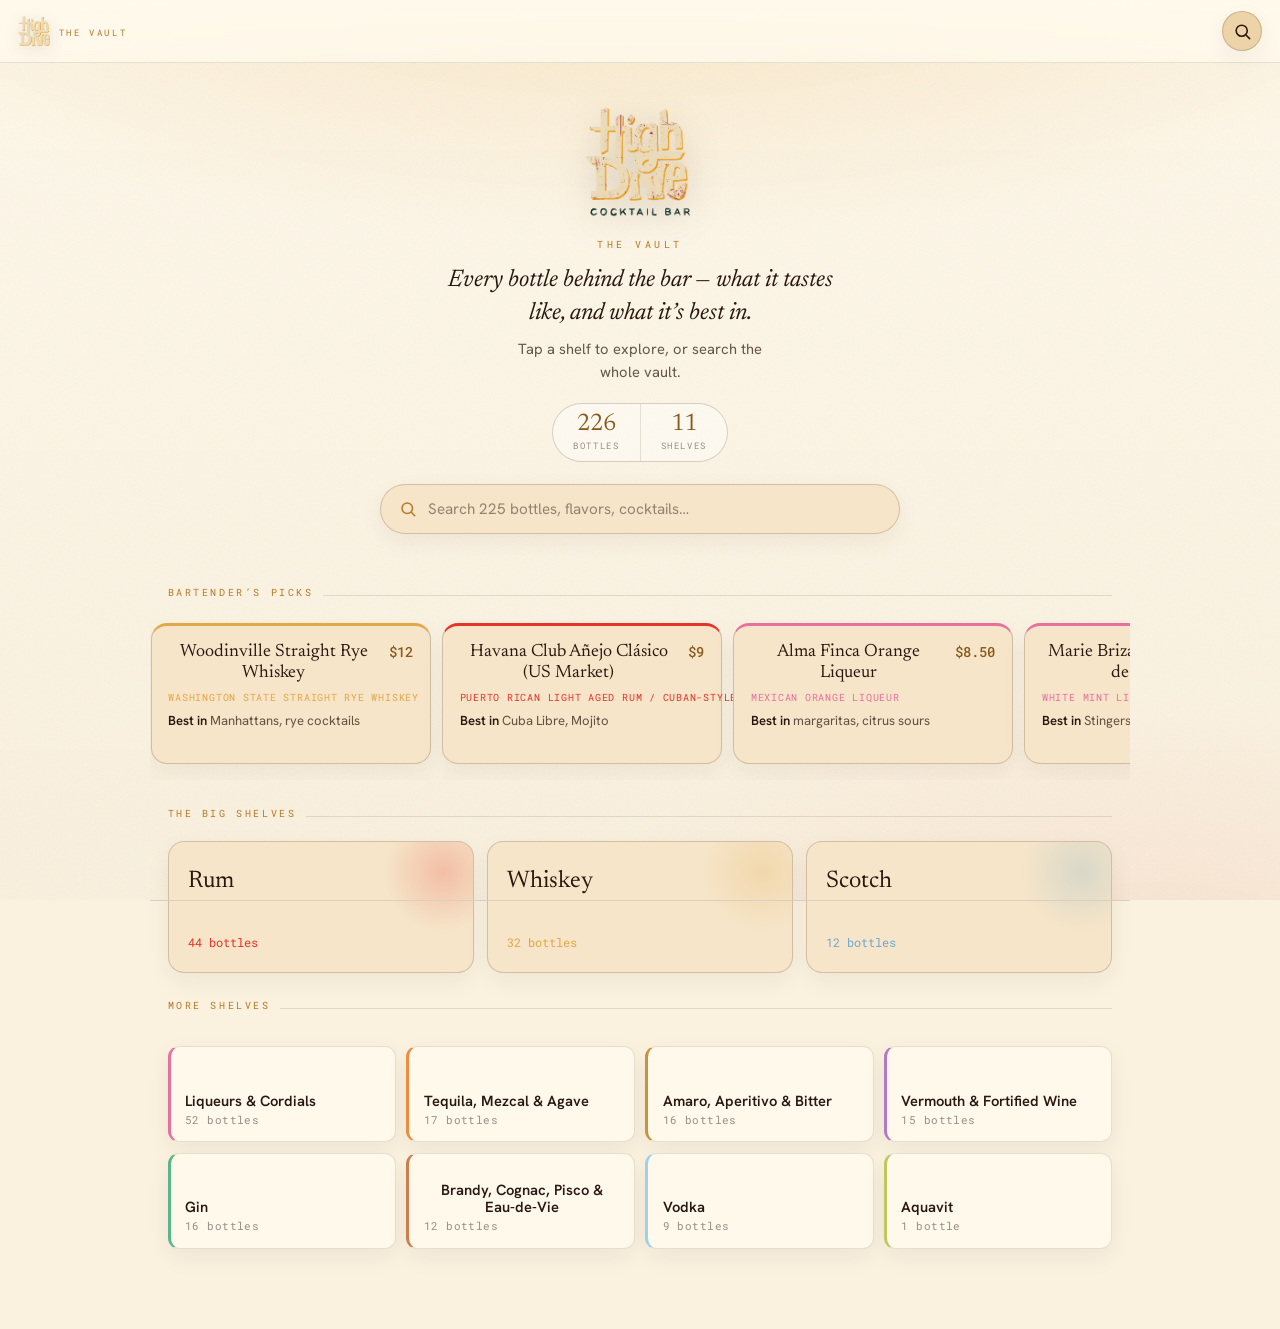
==== index.html @ d3dc09b8 "Rename INDEX.html to index.html" ====
<!DOCTYPE html>
<html lang="en">
<head>
  <meta charset="UTF-8" />
  <meta name="viewport" content="width=device-width, initial-scale=1.0, viewport-fit=cover" />
  <meta name="theme-color" content="#FAF1DF" />
  <title>The Vault · High Dive · Light · Harrisburg, PA</title>
  <meta name="description" content="The High Dive vault — every bottle behind the bar, with flavor notes, prices, and what each one is best in. 226 bottles across 11 shelves." />

  <link rel="preconnect" href="https://fonts.googleapis.com" />
  <link rel="preconnect" href="https://fonts.gstatic.com" crossorigin />
  <link href="https://fonts.googleapis.com/css2?family=Hanken+Grotesk:wght@400;500;600;700&family=Newsreader:ital,opsz,wght@0,18..72,400;0,18..72,500;1,18..72,400&family=Roboto+Mono:wght@400;500&display=swap" rel="stylesheet" />
  <link rel="stylesheet" href="vault-styles-light.css" />
</head>
<body>

  <header id="topbar">
    <button class="brand" aria-label="High Dive — home">
      <img src="assets/highdive-logo.png" alt="High Dive" />
      <span class="vlabel">The&nbsp;Vault</span>
    </button>
    <div class="spacer"></div>
    <button class="icon-btn" id="topbar-search" aria-label="Search the vault">
      <svg viewBox="0 0 24 24" fill="none" stroke-width="2" stroke-linecap="round"><circle cx="11" cy="11" r="7"/><path d="M21 21l-4.3-4.3"/></svg>
    </button>
  </header>

  <main id="app" role="main"></main>

  <!-- Detail sheet -->
  <div id="scrim"></div>
  <section id="sheet" role="dialog" aria-modal="true" aria-label="Bottle details"></section>

  <!-- Search -->
  <section id="search-view" aria-label="Search the vault">
    <div class="search-head">
      <svg class="s-ico" viewBox="0 0 24 24" fill="none" stroke-width="2" stroke-linecap="round"><circle cx="11" cy="11" r="7"/><path d="M21 21l-4.3-4.3"/></svg>
      <input id="search-input" type="search" autocomplete="off" autocorrect="off" spellcheck="false" placeholder="Search bottles, flavors, cocktails…" />
      <button class="search-cancel" id="search-cancel">Done</button>
    </div>
    <div class="search-scroll">
      <div class="search-meta" id="search-meta"></div>
      <div id="search-results"></div>
    </div>
  </section>

  <script src="vault-data.js"></script>
  <script src="vault-app.js"></script>
</body>
</html>
---- vault-styles-light.css ----
/* ===========================================================
   High Dive · The Vault — light tiki QR menu
   Light parchment + warm bar-card glow + brand red/cream/gold
   =========================================================== */

:root {
  --bg:        #FAF1DF;
  --bg-1:      #FFF9EC;
  --bg-2:      #F6E5C8;
  --bg-3:      #EDD3A8;
  --bg-4:      #DEBA7E;
  --line:      rgba(62,35,19,0.12);
  --line-2:    rgba(62,35,19,0.20);

  --cream:     #2A1710;
  --dim:       rgba(42,23,16,0.72);
  --faint:     rgba(42,23,16,0.48);
  --ghost:     rgba(42,23,16,0.30);

  --red:       #C8382E;
  --red-deep:  #8F261F;
  --gold:      #B77928;
  --gold-soft: #8A5A1D;

  --radius:    16px;
  --radius-sm: 11px;
  --maxw:      980px;

  --serif: "Newsreader", Georgia, serif;
  --sans:  "Hanken Grotesk", system-ui, sans-serif;
  --mono:  "Roboto Mono", ui-monospace, monospace;
}

* { box-sizing: border-box; margin: 0; padding: 0; }
html { -webkit-text-size-adjust: 100%; }
body {
  font-family: var(--sans);
  background: var(--bg);
  color: var(--cream);
  line-height: 1.6;
  -webkit-font-smoothing: antialiased;
  overflow-x: hidden;
  min-height: 100vh;
}
body::before {
  /* warm lamp glow from top */
  content: "";
  position: fixed; inset: 0; z-index: 0; pointer-events: none;
  background:
    radial-gradient(115% 56% at 50% -8%, rgba(226,167,72,0.25), transparent 62%),
    radial-gradient(80% 55% at 90% 110%, rgba(229,52,43,0.08), transparent 60%),
    linear-gradient(180deg, rgba(255,249,236,0.95), rgba(250,241,223,0.96));
}
body::after {
  /* fine grain */
  content: "";
  position: fixed; inset: 0; z-index: 0; pointer-events: none; opacity: 0.09;
  mix-blend-mode: multiply;
  background-image: url("data:image/svg+xml,%3Csvg xmlns='http://www.w3.org/2000/svg' width='160' height='160'%3E%3Cfilter id='n'%3E%3CfeTurbulence type='fractalNoise' baseFrequency='0.85' numOctaves='3'/%3E%3C/filter%3E%3Crect width='160' height='160' filter='url(%23n)'/%3E%3C/svg%3E");
}
a { color: inherit; text-decoration: none; }
button { font-family: inherit; cursor: pointer; border: none; background: none; color: inherit; }
img { max-width: 100%; display: block; }
::selection { background: var(--red); color: var(--cream); }

#app { position: relative; z-index: 1; max-width: var(--maxw); margin: 0 auto; padding-bottom: 5rem; }

.mono { font-family: var(--mono); }

/* fade in — transform only, never animate opacity (capture engines freeze
   paused animations at 0%, which would hide opacity-based entrances) */
.view { opacity: 1; }
@media (prefers-reduced-motion: no-preference) {
  .view { animation: rise .34s ease; }
}
@keyframes rise { from { transform: translateY(10px); } to { transform: none; } }

/* ── Top bar ───────────────────────────────────────────── */
#topbar {
  position: sticky; top: 0; z-index: 60;
  display: flex; align-items: center; gap: .75rem;
  padding: .7rem 1.1rem;
  background: linear-gradient(180deg, rgba(255,249,236,0.96), rgba(255,249,236,0.84));
  backdrop-filter: blur(10px);
  border-bottom: 1px solid var(--line);
}
#topbar .brand { display: flex; align-items: center; gap: .55rem; cursor: pointer; }
#topbar .brand img { height: 30px; width: auto; }
#topbar .brand .vlabel {
  font-family: var(--mono); font-size: .58rem; letter-spacing: .28em;
  text-transform: uppercase; color: var(--gold); padding-top: 2px;
}
#topbar .spacer { flex: 1; }
.icon-btn {
  width: 40px; height: 40px; border-radius: 50%;
  display: grid; place-items: center;
  background: var(--bg-3); border: 1px solid var(--line-2);
  transition: background .15s, transform .15s;
}
.icon-btn:active { transform: scale(.92); }
.icon-btn svg { width: 19px; height: 19px; stroke: var(--cream); }

/* ── Hero (home) ───────────────────────────────────────── */
.hero {
  text-align: center;
  padding: 2.4rem 1.25rem 1.6rem;
  position: relative;
}
.hero .logo { height: 120px; width: auto; margin: 0 auto .9rem; filter: drop-shadow(0 8px 22px rgba(0,0,0,.5)); }
.hero .eyebrow {
  font-family: var(--mono); font-size: .64rem; letter-spacing: .34em;
  text-transform: uppercase; color: var(--gold); margin-bottom: .7rem;
}
.hero .lede {
  font-family: var(--serif); font-style: italic;
  font-size: clamp(1.12rem, 4.6vw, 1.5rem); line-height: 1.4;
  color: var(--cream); max-width: 30ch; margin: 0 auto .35rem;
  font-weight: 400;
}
.hero .sub { color: var(--dim); font-size: .92rem; max-width: 34ch; margin: 0 auto 1.2rem; }
.hero .stats {
  display: inline-flex; gap: 0; align-items: stretch;
  border: 1px solid var(--line-2); border-radius: 100px;
  background: rgba(255,255,255,.42); overflow: hidden;
}
.hero .stats .st { padding: .5rem 1.25rem; text-align: center; }
.hero .stats .st + .st { border-left: 1px solid var(--line); }
.hero .stats .n { font-family: var(--serif); font-size: 1.5rem; line-height: 1; color: var(--gold-soft); }
.hero .stats .l { font-family: var(--mono); font-size: .56rem; letter-spacing: .18em; text-transform: uppercase; color: var(--faint); margin-top: 3px; }

/* ── Search trigger ────────────────────────────────────── */
.search-trigger {
  display: flex; align-items: center; gap: .7rem;
  width: calc(100% - 2.2rem); max-width: 520px; margin: 1.4rem auto 0;
  padding: .85rem 1.1rem; border-radius: 100px;
  background: var(--bg-2); border: 1px solid var(--line-2);
  color: var(--faint); font-size: .95rem;
  transition: border-color .15s, background .15s;
}
.search-trigger:hover { border-color: var(--gold); }
.search-trigger svg { width: 18px; height: 18px; stroke: var(--gold); flex: none; }

/* ── Section heading ───────────────────────────────────── */
.section { padding: 1.6rem 1.1rem .2rem; }
.sec-head { display: flex; align-items: baseline; gap: .6rem; margin-bottom: 1rem; }
.sec-head .k {
  font-family: var(--mono); font-size: .62rem; letter-spacing: .26em;
  text-transform: uppercase; color: var(--gold);
}
.sec-head .line { flex: 1; height: 1px; background: var(--line); }
.sec-title { font-family: var(--serif); font-size: 1.6rem; line-height: 1.1; }

/* ── Favorites strip ───────────────────────────────────── */
.fav-strip {
  display: flex; gap: .7rem; overflow-x: auto; padding: .2rem 1.1rem 1rem;
  scroll-snap-type: x mandatory; -webkit-overflow-scrolling: touch;
  scrollbar-width: none;
}
.fav-strip::-webkit-scrollbar { display: none; }
.fav-card {
  scroll-snap-align: start; flex: 0 0 76%; max-width: 280px;
  background: var(--bg-2); border: 1px solid var(--line-2);
  border-radius: var(--radius); padding: 1rem 1.05rem 1.05rem;
  border-top: 3px solid var(--accent, var(--gold));
  display: flex; flex-direction: column; gap: .5rem;
  transition: transform .14s;
}
.fav-card:active { transform: scale(.98); }
.fav-card .ftop { display: grid; grid-template-columns: 1fr auto; align-items: start; gap: .6rem; }
.fav-card .fname { font-family: var(--serif); font-size: 1.12rem; line-height: 1.15; }
.fav-card .fprice { font-family: var(--mono); color: var(--gold-soft); font-size: .9rem; font-weight: 500; white-space: nowrap; }
.fav-card .fstyle { font-family: var(--mono); font-size: .6rem; letter-spacing: .08em; text-transform: uppercase; color: var(--accent, var(--gold)); white-space: nowrap; overflow: hidden; text-overflow: ellipsis; }
.fav-card .fbest { font-size: .82rem; color: var(--dim); }
.fav-card .fbest b { color: var(--cream); font-weight: 600; }

/* ── Shelf grid (home) ─────────────────────────────────── */
.feature-grid { display: grid; gap: .8rem; padding: 0 1.1rem; grid-template-columns: 1fr; }
@media (min-width: 620px) { .feature-grid { grid-template-columns: repeat(3,1fr); } }

.feat-card {
  position: relative; overflow: hidden;
  background: var(--bg-2); border: 1px solid var(--line-2);
  border-radius: var(--radius); padding: 1.3rem 1.2rem;
  min-height: 132px; display: flex; flex-direction: column; justify-content: space-between;
  transition: transform .15s, border-color .15s;
}
.feat-card:active { transform: scale(.985); }
.feat-card::after {
  content: ""; position: absolute; right: -30px; top: -30px;
  width: 120px; height: 120px; border-radius: 50%;
  background: radial-gradient(circle, var(--accent), transparent 70%);
  opacity: .22; pointer-events: none;
}
.feat-card .glyph { font-size: 1.7rem; line-height: 1; }
.feat-card .fc-name { font-family: var(--serif); font-size: 1.5rem; line-height: 1.05; margin-top: .4rem; }
.feat-card .fc-meta { display: flex; align-items: center; gap: .5rem; margin-top: .5rem; }
.feat-card .fc-count { font-family: var(--mono); font-size: .78rem; color: var(--accent); }
.feat-card .fc-arrow { color: var(--faint); margin-left: auto; transition: transform .15s; }
.feat-card:hover .fc-arrow { transform: translateX(3px); color: var(--cream); }

.shelf-grid { display: grid; gap: .65rem; padding: .8rem 1.1rem 0; grid-template-columns: repeat(2,1fr); }
@media (min-width: 620px) { .shelf-grid { grid-template-columns: repeat(4,1fr); } }

.shelf-card {
  position: relative; background: var(--bg-1); border: 1px solid var(--line);
  border-radius: var(--radius-sm); padding: .9rem .9rem;
  border-left: 3px solid var(--accent, var(--gold));
  display: flex; flex-direction: column; justify-content: flex-end; gap: .2rem; min-height: 96px;
  transition: transform .14s, background .14s;
}
.shelf-card:active { transform: scale(.97); }
.shelf-card:hover { background: var(--bg-2); }
.shelf-card .sc-glyph { font-size: 1.15rem; }
.shelf-card .sc-name { font-weight: 600; font-size: .92rem; line-height: 1.2; }
.shelf-card .sc-count { font-family: var(--mono); font-size: .68rem; color: var(--faint); letter-spacing: .04em; }

/* ── Breadcrumb / shelf hero ───────────────────────────── */
.back-row { padding: 1rem 1.1rem .2rem; }
.back-btn {
  display: inline-flex; align-items: center; gap: .4rem;
  font-family: var(--mono); font-size: .66rem; letter-spacing: .14em; text-transform: uppercase;
  color: var(--gold); padding: .35rem 0;
}
.back-btn svg { width: 14px; height: 14px; stroke: var(--gold); }

.shelf-hero { padding: .3rem 1.1rem 1.3rem; position: relative; }
.shelf-hero .sh-eyebrow { font-family: var(--mono); font-size: .62rem; letter-spacing: .22em; text-transform: uppercase; color: var(--accent, var(--gold)); margin-bottom: .45rem; }
.shelf-hero h1 { font-family: var(--serif); font-size: clamp(1.9rem, 8vw, 2.9rem); line-height: 1.02; }
.shelf-hero .sh-count { font-family: var(--mono); font-size: .82rem; color: var(--gold-soft); margin-top: .3rem; }
.shelf-hero .sh-desc {
  font-family: var(--serif); font-style: italic; font-size: 1.02rem; line-height: 1.5;
  color: var(--dim); max-width: 56ch; margin-top: .85rem;
}

/* ── Filter chips ──────────────────────────────────────── */
.chips { display: flex; gap: .45rem; overflow-x: auto; padding: .2rem 1.1rem 1.1rem; scrollbar-width: none; }
.chips::-webkit-scrollbar { display: none; }
.chip {
  flex: 0 0 auto; font-family: var(--mono); font-size: .7rem; letter-spacing: .03em;
  padding: .42rem .8rem; border-radius: 100px; white-space: nowrap;
  background: var(--bg-2); border: 1px solid var(--line-2); color: var(--dim);
  transition: all .14s;
}
.chip:active { transform: scale(.95); }
.chip.active { background: var(--accent, var(--gold)); border-color: var(--accent, var(--gold)); color: #fff9ec; font-weight: 700; }

/* ── Bottle list ───────────────────────────────────────── */
.bottle-list { display: flex; flex-direction: column; gap: .6rem; padding: 0 1.1rem; }
@media (min-width: 720px) { .bottle-list { display: grid; grid-template-columns: 1fr 1fr; } }

.bottle {
  background: var(--bg-2); border: 1px solid var(--line);
  border-left: 3px solid var(--accent, var(--gold));
  border-radius: var(--radius-sm); padding: .95rem 1.05rem;
  display: flex; flex-direction: column; gap: .5rem;
  transition: background .14s, transform .12s;
}
.bottle:hover { background: var(--bg-3); }
.bottle .b-top { display: grid; grid-template-columns: 1fr auto; align-items: start; gap: .7rem; }
.b-name {
  font-family: var(--serif); font-size: 1.18rem; line-height: 1.12;
  text-align: left; flex: 1;
}
.b-name:hover { color: var(--gold-soft); }
.b-price { font-family: var(--mono); font-size: .95rem; font-weight: 500; color: var(--gold-soft); white-space: nowrap; padding-top: 2px; }
.b-price.tbd { color: var(--ghost); font-size: .72rem; }
.b-style { font-family: var(--mono); font-size: .6rem; letter-spacing: .07em; text-transform: uppercase; color: var(--accent, var(--gold)); }
.b-desc { font-size: .87rem; color: var(--dim); line-height: 1.5; }
.b-best { font-size: .82rem; color: var(--dim); }
.b-best b { color: var(--cream); font-weight: 600; }
.b-tags { display: flex; flex-wrap: wrap; gap: .35rem; }
.tag {
  font-family: var(--mono); font-size: .64rem; letter-spacing: .01em;
  padding: .2rem .55rem; border-radius: 100px;
  background: rgba(242,231,205,0.07); border: 1px solid var(--line);
  color: var(--dim); transition: all .13s;
}
.tag:active { transform: scale(.94); }
.tag:hover { border-color: var(--gold); color: var(--cream); }
.tag .h { color: var(--gold); }
.b-cta { font-family: var(--mono); font-size: .62rem; letter-spacing: .12em; text-transform: uppercase; color: var(--faint); align-self: flex-start; }
.b-cta:hover { color: var(--gold); }

.empty { text-align: center; color: var(--faint); padding: 3rem 1rem; font-family: var(--serif); font-style: italic; font-size: 1.1rem; }

/* ── Detail sheet ──────────────────────────────────────── */
#scrim {
  position: fixed; inset: 0; z-index: 80; background: rgba(42,23,16,0.28);
  backdrop-filter: blur(3px); opacity: 0; pointer-events: none; transition: opacity .26s;
}
#scrim.open { opacity: 1; pointer-events: auto; }
#sheet {
  position: fixed; left: 0; right: 0; bottom: 0; z-index: 90;
  max-width: var(--maxw); margin: 0 auto;
  background: var(--bg-1); border: 1px solid var(--line-2);
  border-bottom: none; border-radius: 24px 24px 0 0;
  max-height: 92vh; overflow-y: auto;
  transform: translateY(101%); transition: transform .3s cubic-bezier(.22,.61,.36,1);
  box-shadow: 0 -20px 60px rgba(62,35,19,.22);
}
#sheet.open { transform: none; }
#sheet::-webkit-scrollbar { width: 0; }
.sheet-grab { position: sticky; top: 0; padding: .7rem 0 .3rem; display: flex; justify-content: center; background: var(--bg-1); z-index: 2; }
.sheet-grab span { width: 42px; height: 4px; border-radius: 4px; background: var(--line-2); }
.sheet-close {
  position: sticky; top: .6rem; float: right; margin: -1.6rem 1rem 0 0; z-index: 3;
  width: 34px; height: 34px; border-radius: 50%; background: var(--bg-3); border: 1px solid var(--line-2);
  display: grid; place-items: center;
}
.sheet-close svg { width: 16px; height: 16px; stroke: var(--cream); }
.sheet-body { padding: .4rem 1.3rem 2.4rem; }
.sheet-accent { height: 4px; border-radius: 4px; background: var(--accent, var(--gold)); width: 54px; margin-bottom: 1rem; }
.sheet-style { font-family: var(--mono); font-size: .64rem; letter-spacing: .1em; text-transform: uppercase; color: var(--accent, var(--gold)); }
.sheet-name { font-family: var(--serif); font-size: clamp(1.8rem, 7vw, 2.5rem); line-height: 1.04; margin: .3rem 0 .1rem; }
.sheet-label { font-family: var(--mono); font-size: .72rem; color: var(--faint); }
.sheet-pricerow { display: flex; align-items: baseline; gap: .5rem; margin: 1rem 0 1.3rem; padding-bottom: 1.2rem; border-bottom: 1px solid var(--line); }
.sheet-price { font-family: var(--serif); font-size: 2rem; color: var(--gold-soft); line-height: 1; }
.sheet-price-l { font-family: var(--mono); font-size: .58rem; letter-spacing: .16em; text-transform: uppercase; color: var(--faint); }
.sheet-h { font-family: var(--mono); font-size: .64rem; letter-spacing: .18em; text-transform: uppercase; color: var(--gold); margin: 1.5rem 0 .6rem; }
.sheet-desc { font-size: 1rem; line-height: 1.72; color: var(--cream); }
.sheet-tags { display: flex; flex-wrap: wrap; gap: .45rem; }
.sheet-tags .tag { font-size: .72rem; padding: .3rem .7rem; }
.best-list { display: flex; flex-wrap: wrap; gap: .5rem; }
.best-pill {
  font-size: .85rem; font-weight: 600; color: var(--cream);
  background: var(--bg-3); border: 1px solid var(--line-2);
  padding: .4rem .85rem; border-radius: 100px;
}
.related { display: flex; flex-direction: column; gap: .45rem; }
.rel-item {
  display: flex; align-items: center; gap: .6rem; text-align: left; width: 100%;
  background: var(--bg-2); border: 1px solid var(--line); border-radius: var(--radius-sm);
  padding: .7rem .85rem; transition: background .13s;
}
.rel-item:hover { background: var(--bg-3); }
.rel-dot { width: 8px; height: 8px; border-radius: 50%; background: var(--accent, var(--gold)); flex: none; }
.rel-name { font-weight: 600; font-size: .9rem; flex: 1; }
.rel-style { font-family: var(--mono); font-size: .6rem; color: var(--faint); text-transform: uppercase; letter-spacing: .05em; }
.rel-price { font-family: var(--mono); font-size: .8rem; color: var(--gold-soft); }
.tbd-note { font-size: .84rem; color: var(--faint); font-style: italic; font-family: var(--serif); }

/* ── Search overlay ────────────────────────────────────── */
#search-view {
  position: fixed; inset: 0; z-index: 100; background: var(--bg);
  display: none; flex-direction: column;
}
#search-view.open { display: flex; }
#search-view::before { content: ""; position: absolute; inset: 0; background: radial-gradient(120% 50% at 50% 0%, rgba(226,167,72,0.22), transparent 60%); pointer-events: none; }
.search-head { display: flex; align-items: center; gap: .7rem; padding: .8rem 1rem; border-bottom: 1px solid var(--line); position: relative; z-index: 1; }
.search-head svg.s-ico { width: 19px; height: 19px; stroke: var(--gold); flex: none; }
#search-input {
  flex: 1; background: none; border: none; outline: none;
  font-family: var(--sans); font-size: 1.1rem; color: var(--cream);
}
#search-input::placeholder { color: var(--faint); }
.search-cancel { font-family: var(--mono); font-size: .68rem; letter-spacing: .1em; text-transform: uppercase; color: var(--gold); padding: .4rem; }
.search-scroll { flex: 1; overflow-y: auto; position: relative; z-index: 1; padding-bottom: 2rem; }
.search-meta { font-family: var(--mono); font-size: .66rem; letter-spacing: .1em; text-transform: uppercase; color: var(--faint); padding: 1rem 1.1rem .4rem; }
.surprise {
  display: inline-flex; align-items: center; gap: .5rem; margin: .4rem 1.1rem;
  font-family: var(--mono); font-size: .72rem; letter-spacing: .08em; text-transform: uppercase;
  color: var(--cream); background: var(--bg-3); border: 1px solid var(--line-2);
  padding: .55rem 1rem; border-radius: 100px;
}
.surprise:hover { border-color: var(--gold); }

/* result rows reuse .bottle within .bottle-list */


/* Light edition polish */
.hero .logo { filter: drop-shadow(0 8px 18px rgba(62,35,19,.16)); }
.feat-card, .shelf-card, .bottle, .fav-card, .rel-item, .best-pill, .icon-btn, .search-trigger, .chip, .surprise {
  box-shadow: 0 8px 24px rgba(62,35,19,.06);
}
.feat-card:hover, .shelf-card:hover, .bottle:hover, .rel-item:hover {
  box-shadow: 0 12px 30px rgba(62,35,19,.10);
}
.tag { background: rgba(255,249,236,0.52); }
#topbar .brand img { filter: drop-shadow(0 3px 8px rgba(62,35,19,.12)); }
.sheet-close { box-shadow: 0 6px 18px rgba(62,35,19,.12); }
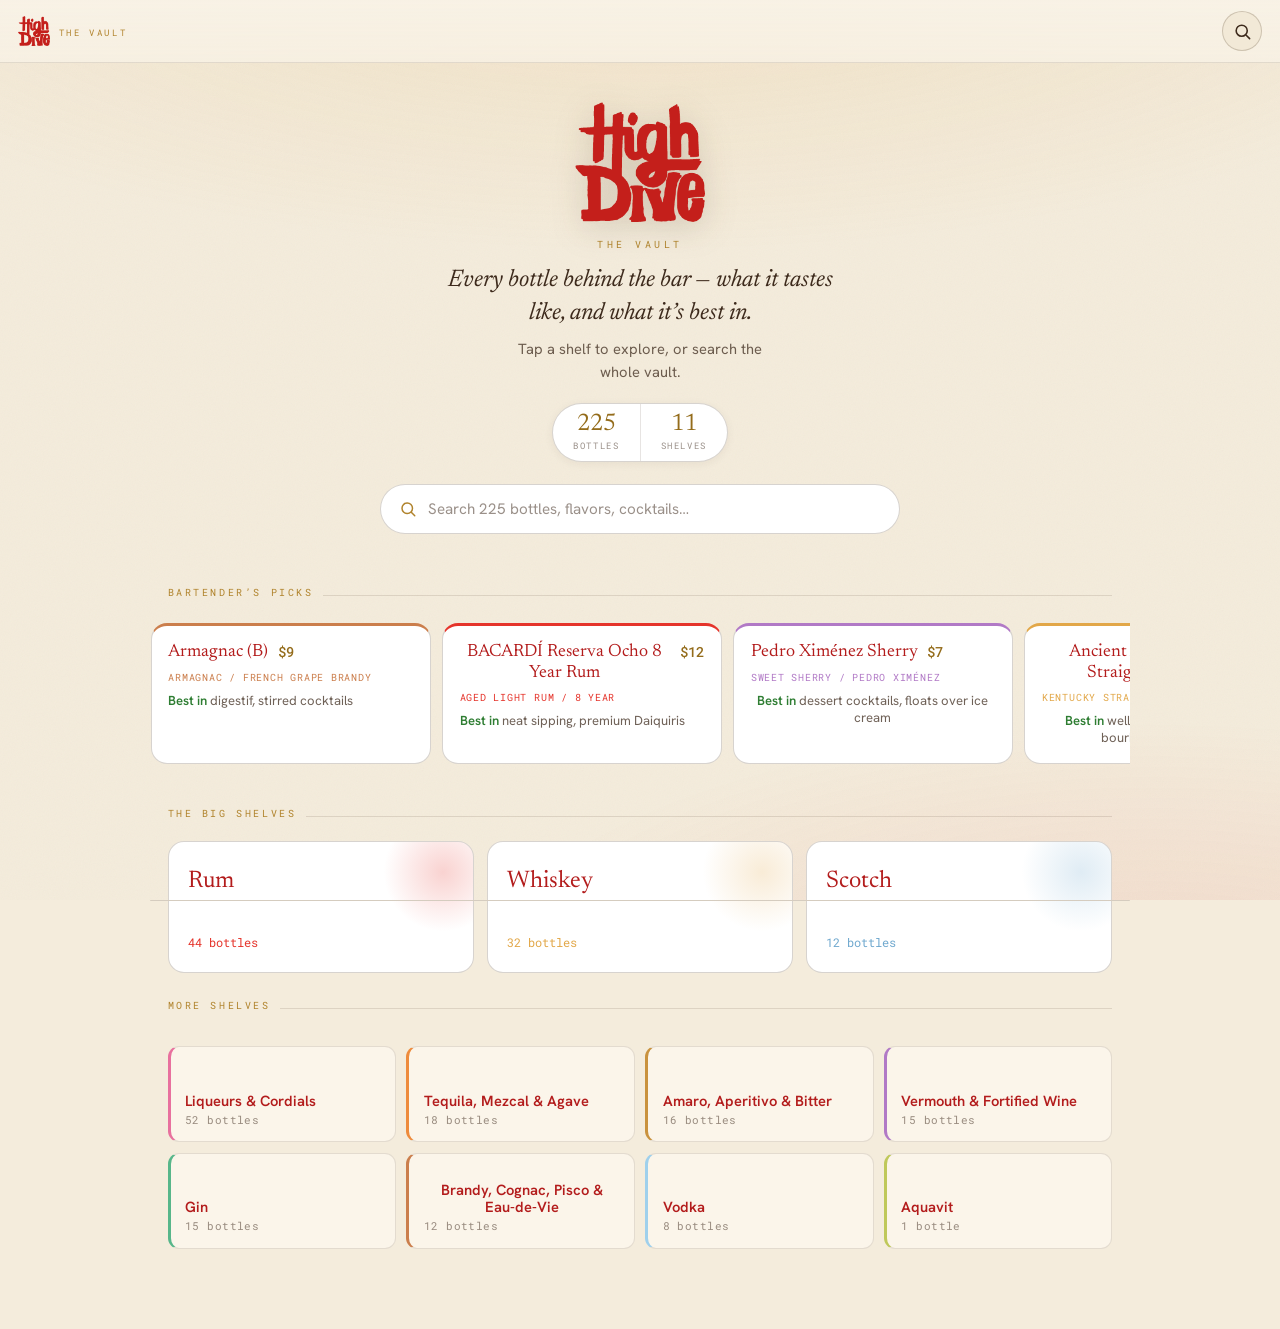
==== commit 6525afbe: "Add files via upload" ====
--- a/index.html
+++ b/index.html
@@ -3,9 +3,9 @@
 <head>
   <meta charset="UTF-8" />
   <meta name="viewport" content="width=device-width, initial-scale=1.0, viewport-fit=cover" />
-  <meta name="theme-color" content="#FAF1DF" />
-  <title>The Vault · High Dive · Light · Harrisburg, PA</title>
-  <meta name="description" content="The High Dive vault — every bottle behind the bar, with flavor notes, prices, and what each one is best in. 226 bottles across 11 shelves." />
+  <meta name="theme-color" content="#F5EEE0" />
+  <title>The Vault · High Dive · Harrisburg, PA</title>
+  <meta name="description" content="The High Dive vault — every bottle behind the bar, with flavor notes, prices, and what each one is best in. 225 bottles across 11 shelves." />
 
   <link rel="preconnect" href="https://fonts.googleapis.com" />
   <link rel="preconnect" href="https://fonts.gstatic.com" crossorigin />
@@ -16,7 +16,7 @@
 
   <header id="topbar">
     <button class="brand" aria-label="High Dive — home">
-      <img src="assets/highdive-logo.png" alt="High Dive" />
+      <img src="assets/highdive-logo-dark.png" alt="High Dive" />
       <span class="vlabel">The&nbsp;Vault</span>
     </button>
     <div class="spacer"></div>
@@ -46,5 +46,25 @@
 
   <script src="vault-data.js"></script>
   <script src="vault-app.js"></script>
+  <script>
+    /* Light theme: the brand mark is cream/gold (built for the dark menu) and
+       would vanish on paper. Swap any injected logo to the dark-teak variant. */
+    (function () {
+      var LIGHT = 'assets/highdive-logo-dark.png';
+      function swap(root) {
+        (root.matches && root.matches('img') ? [root] : [])
+          .concat([].slice.call((root.querySelectorAll ? root.querySelectorAll('img') : [])))
+          .forEach(function (img) {
+            if (/highdive-logo\.png$/.test(img.getAttribute('src') || '')) img.src = LIGHT;
+          });
+      }
+      swap(document);
+      new MutationObserver(function (muts) {
+        muts.forEach(function (m) {
+          [].forEach.call(m.addedNodes, function (n) { if (n.nodeType === 1) swap(n); });
+        });
+      }).observe(document.body, { childList: true, subtree: true });
+    })();
+  </script>
 </body>
 </html>
--- a/vault-styles-light.css
+++ b/vault-styles-light.css
@@ -1,26 +1,28 @@
 /* ===========================================================
    High Dive · The Vault — light tiki QR menu
-   Light parchment + warm bar-card glow + brand red/cream/gold
+   Warm paper + sunlit glow + brand red/teak/amber
    =========================================================== */
 
 :root {
-  --bg:        #FAF1DF;
-  --bg-1:      #FFF9EC;
-  --bg-2:      #F6E5C8;
-  --bg-3:      #EDD3A8;
-  --bg-4:      #DEBA7E;
-  --line:      rgba(62,35,19,0.12);
-  --line-2:    rgba(62,35,19,0.20);
-
-  --cream:     #2A1710;
-  --dim:       rgba(42,23,16,0.72);
-  --faint:     rgba(42,23,16,0.48);
-  --ghost:     rgba(42,23,16,0.30);
-
-  --red:       #C8382E;
-  --red-deep:  #8F261F;
-  --gold:      #B77928;
-  --gold-soft: #8A5A1D;
+  --bg:        #F4ECDC;
+  --bg-1:      #FBF5EA;
+  --bg-2:      #FFFFFF;
+  --bg-3:      #F2E9D7;
+  --bg-4:      #E9DCC4;
+  --line:      rgba(58,38,18,0.12);
+  --line-2:    rgba(58,38,18,0.20);
+
+  --cream:     #3D2A1C;
+  --dim:       rgba(61,42,28,0.74);
+  --faint:     rgba(61,42,28,0.52);
+  --ghost:     rgba(61,42,28,0.34);
+
+  --red:       #C4201C;
+  --red-deep:  #7A1212;
+  --gold:      #B0832C;
+  --gold-soft: #946C1B;
+  --green:     #2E7D32;
+  --head:      #B31C1C;   /* brand red for display headings & names */
 
   --radius:    16px;
   --radius-sm: 11px;
@@ -47,21 +49,20 @@
   content: "";
   position: fixed; inset: 0; z-index: 0; pointer-events: none;
   background:
-    radial-gradient(115% 56% at 50% -8%, rgba(226,167,72,0.25), transparent 62%),
-    radial-gradient(80% 55% at 90% 110%, rgba(229,52,43,0.08), transparent 60%),
-    linear-gradient(180deg, rgba(255,249,236,0.95), rgba(250,241,223,0.96));
+    radial-gradient(120% 60% at 50% -8%, rgba(226,167,72,0.16), transparent 60%),
+    radial-gradient(90% 50% at 90% 110%, rgba(229,52,43,0.10), transparent 60%);
 }
 body::after {
   /* fine grain */
   content: "";
-  position: fixed; inset: 0; z-index: 0; pointer-events: none; opacity: 0.09;
+  position: fixed; inset: 0; z-index: 0; pointer-events: none; opacity: 0.04;
   mix-blend-mode: multiply;
   background-image: url("data:image/svg+xml,%3Csvg xmlns='http://www.w3.org/2000/svg' width='160' height='160'%3E%3Cfilter id='n'%3E%3CfeTurbulence type='fractalNoise' baseFrequency='0.85' numOctaves='3'/%3E%3C/filter%3E%3Crect width='160' height='160' filter='url(%23n)'/%3E%3C/svg%3E");
 }
 a { color: inherit; text-decoration: none; }
 button { font-family: inherit; cursor: pointer; border: none; background: none; color: inherit; }
 img { max-width: 100%; display: block; }
-::selection { background: var(--red); color: var(--cream); }
+::selection { background: var(--red); color: #FBF5EA; }
 
 #app { position: relative; z-index: 1; max-width: var(--maxw); margin: 0 auto; padding-bottom: 5rem; }
 
@@ -80,7 +81,7 @@
   position: sticky; top: 0; z-index: 60;
   display: flex; align-items: center; gap: .75rem;
   padding: .7rem 1.1rem;
-  background: linear-gradient(180deg, rgba(255,249,236,0.96), rgba(255,249,236,0.84));
+  background: linear-gradient(180deg, rgba(248,242,230,0.96), rgba(248,242,230,0.78));
   backdrop-filter: blur(10px);
   border-bottom: 1px solid var(--line);
 }
@@ -106,7 +107,7 @@
   padding: 2.4rem 1.25rem 1.6rem;
   position: relative;
 }
-.hero .logo { height: 120px; width: auto; margin: 0 auto .9rem; filter: drop-shadow(0 8px 22px rgba(0,0,0,.5)); }
+.hero .logo { height: 120px; width: auto; margin: 0 auto .9rem; filter: drop-shadow(0 6px 16px rgba(58,38,18,.18)); }
 .hero .eyebrow {
   font-family: var(--mono); font-size: .64rem; letter-spacing: .34em;
   text-transform: uppercase; color: var(--gold); margin-bottom: .7rem;
@@ -121,7 +122,8 @@
 .hero .stats {
   display: inline-flex; gap: 0; align-items: stretch;
   border: 1px solid var(--line-2); border-radius: 100px;
-  background: rgba(255,255,255,.42); overflow: hidden;
+  background: var(--bg-2); overflow: hidden;
+  box-shadow: 0 2px 10px rgba(58,38,18,.06);
 }
 .hero .stats .st { padding: .5rem 1.25rem; text-align: center; }
 .hero .stats .st + .st { border-left: 1px solid var(--line); }
@@ -242,7 +244,7 @@
   transition: all .14s;
 }
 .chip:active { transform: scale(.95); }
-.chip.active { background: var(--accent, var(--gold)); border-color: var(--accent, var(--gold)); color: #fff9ec; font-weight: 700; }
+.chip.active { background: var(--accent, var(--gold)); border-color: var(--accent, var(--gold)); color: #FBF5EA; font-weight: 600; }
 
 /* ── Bottle list ───────────────────────────────────────── */
 .bottle-list { display: flex; flex-direction: column; gap: .6rem; padding: 0 1.1rem; }
@@ -272,7 +274,7 @@
 .tag {
   font-family: var(--mono); font-size: .64rem; letter-spacing: .01em;
   padding: .2rem .55rem; border-radius: 100px;
-  background: rgba(242,231,205,0.07); border: 1px solid var(--line);
+  background: rgba(58,38,18,0.05); border: 1px solid var(--line);
   color: var(--dim); transition: all .13s;
 }
 .tag:active { transform: scale(.94); }
@@ -285,7 +287,7 @@
 
 /* ── Detail sheet ──────────────────────────────────────── */
 #scrim {
-  position: fixed; inset: 0; z-index: 80; background: rgba(42,23,16,0.28);
+  position: fixed; inset: 0; z-index: 80; background: rgba(40,27,15,0.42);
   backdrop-filter: blur(3px); opacity: 0; pointer-events: none; transition: opacity .26s;
 }
 #scrim.open { opacity: 1; pointer-events: auto; }
@@ -296,7 +298,7 @@
   border-bottom: none; border-radius: 24px 24px 0 0;
   max-height: 92vh; overflow-y: auto;
   transform: translateY(101%); transition: transform .3s cubic-bezier(.22,.61,.36,1);
-  box-shadow: 0 -20px 60px rgba(62,35,19,.22);
+  box-shadow: 0 -20px 60px rgba(58,38,18,.22);
 }
 #sheet.open { transform: none; }
 #sheet::-webkit-scrollbar { width: 0; }
@@ -345,7 +347,7 @@
   display: none; flex-direction: column;
 }
 #search-view.open { display: flex; }
-#search-view::before { content: ""; position: absolute; inset: 0; background: radial-gradient(120% 50% at 50% 0%, rgba(226,167,72,0.22), transparent 60%); pointer-events: none; }
+#search-view::before { content: ""; position: absolute; inset: 0; background: radial-gradient(120% 50% at 50% 0%, rgba(226,167,72,0.12), transparent 60%); pointer-events: none; }
 .search-head { display: flex; align-items: center; gap: .7rem; padding: .8rem 1rem; border-bottom: 1px solid var(--line); position: relative; z-index: 1; }
 .search-head svg.s-ico { width: 19px; height: 19px; stroke: var(--gold); flex: none; }
 #search-input {
@@ -366,15 +368,30 @@
 
 /* result rows reuse .bottle within .bottle-list */
 
-
-/* Light edition polish */
-.hero .logo { filter: drop-shadow(0 8px 18px rgba(62,35,19,.16)); }
-.feat-card, .shelf-card, .bottle, .fav-card, .rel-item, .best-pill, .icon-btn, .search-trigger, .chip, .surprise {
-  box-shadow: 0 8px 24px rgba(62,35,19,.06);
-}
-.feat-card:hover, .shelf-card:hover, .bottle:hover, .rel-item:hover {
-  box-shadow: 0 12px 30px rgba(62,35,19,.10);
-}
-.tag { background: rgba(255,249,236,0.52); }
-#topbar .brand img { filter: drop-shadow(0 3px 8px rgba(62,35,19,.12)); }
-.sheet-close { box-shadow: 0 6px 18px rgba(62,35,19,.12); }
+/* ===========================================================
+   Brand color mapping (light) — High Dive is a red house.
+   Display headings & bottle names carry the red; body stays
+   warm espresso (never black); gold for labels, green for
+   "best in" emphasis.
+   =========================================================== */
+.sec-title,
+.feat-card .fc-name,
+.shelf-card .sc-name,
+.fav-card .fname,
+.b-name,
+.shelf-hero h1,
+.sheet-name,
+.rel-name {
+  color: var(--head);
+}
+.b-name:hover { color: var(--red-deep); }
+
+/* "what it's best in" — green accent */
+.b-best b,
+.fav-card .fbest b,
+.sheet-desc b { color: var(--green); }
+.best-pill { color: var(--green); border-color: rgba(46,125,50,0.30); }
+
+/* keep the hero tagline as warm ink, with a red full-stop of brand */
+.hero .lede { color: var(--cream); }
+.hero .lede em { color: var(--head); font-style: italic; }
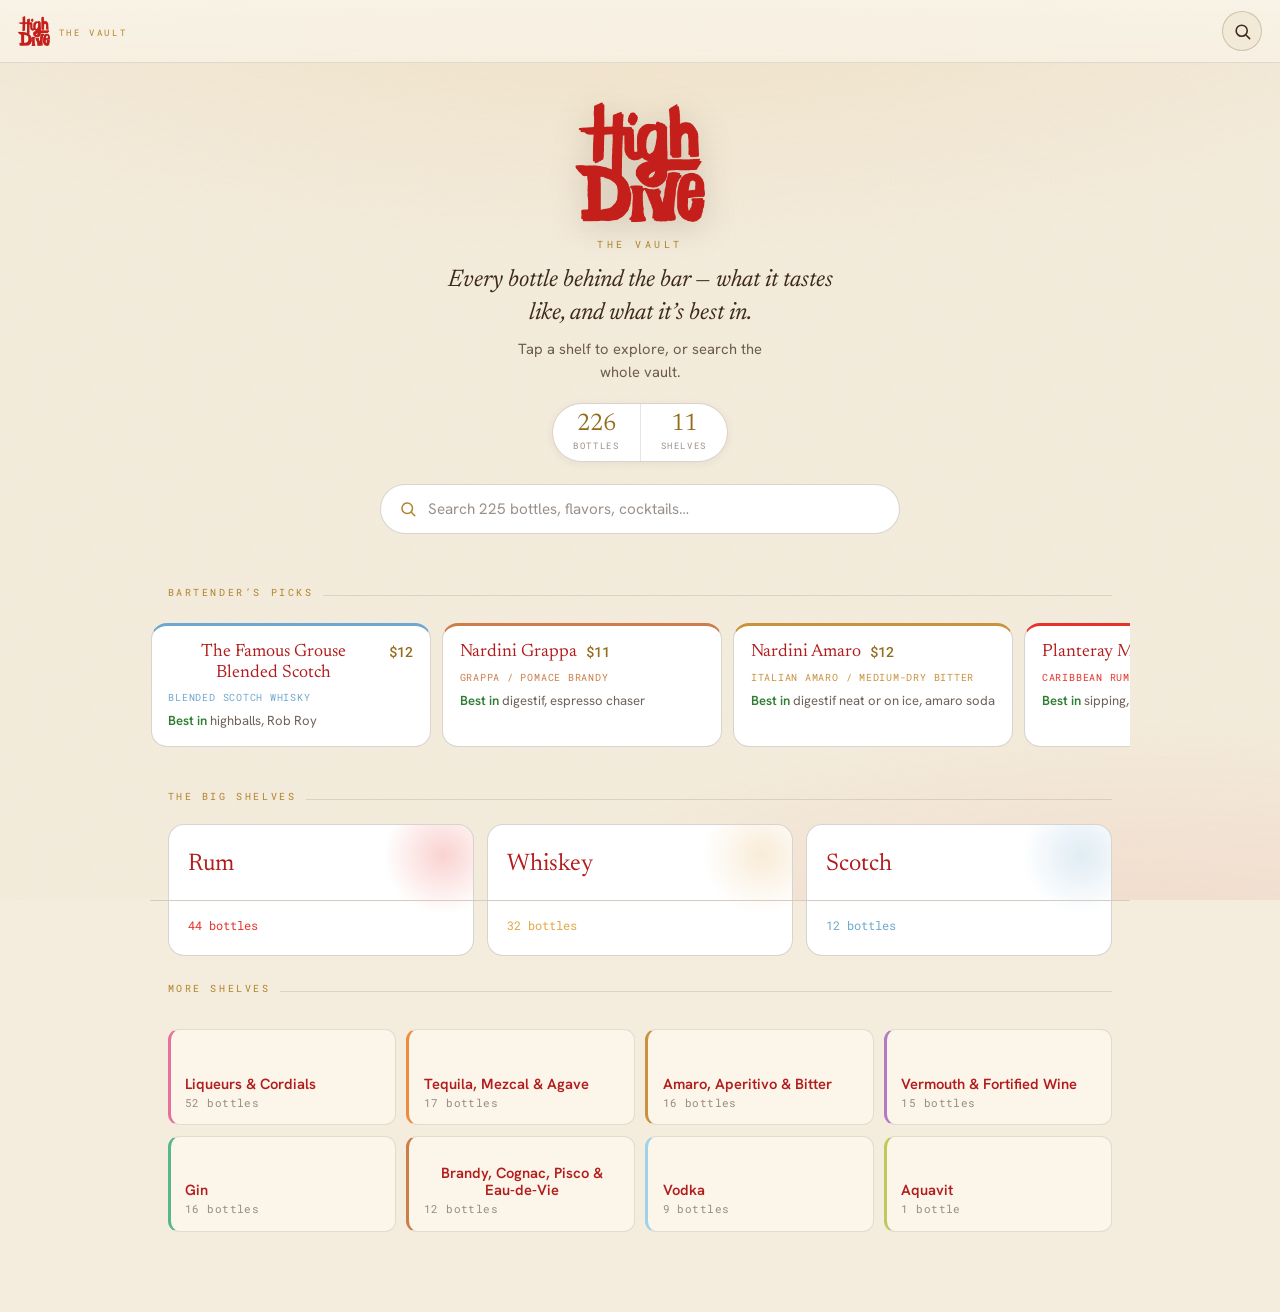
==== commit 398d4bab: "Add files via upload" ====
--- a/index.html
+++ b/index.html
@@ -5,7 +5,7 @@
   <meta name="viewport" content="width=device-width, initial-scale=1.0, viewport-fit=cover" />
   <meta name="theme-color" content="#F5EEE0" />
   <title>The Vault · High Dive · Harrisburg, PA</title>
-  <meta name="description" content="The High Dive vault — every bottle behind the bar, with flavor notes, prices, and what each one is best in. 225 bottles across 11 shelves." />
+  <meta name="description" content="The High Dive vault — every bottle behind the bar, with flavor notes, prices, and what each one is best in. 226 bottles across 11 shelves." />
 
   <link rel="preconnect" href="https://fonts.googleapis.com" />
   <link rel="preconnect" href="https://fonts.gstatic.com" crossorigin />
